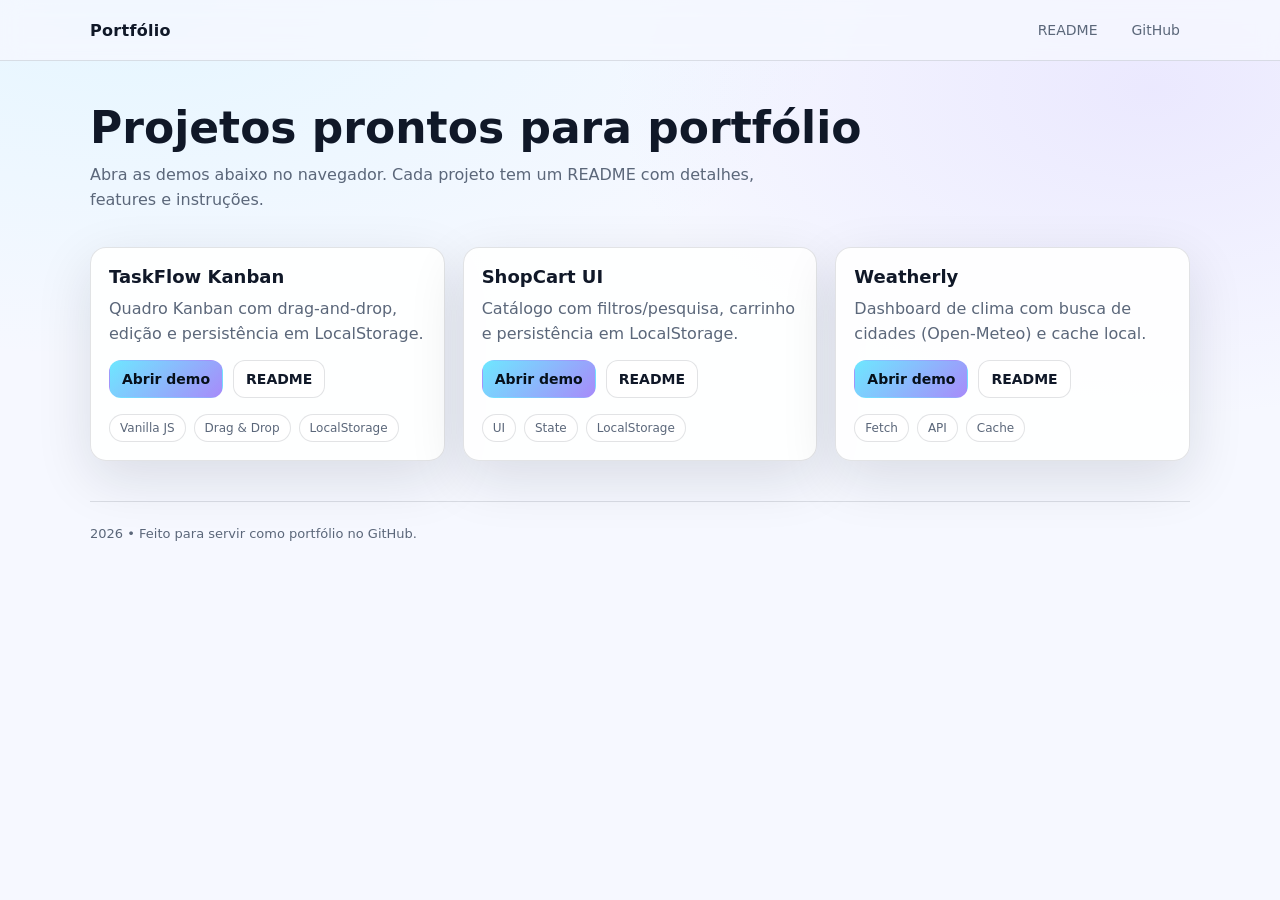
==== index.html @ 1e9a4fae "Publica hub de portfolio (index, estilos, demos) para GitHub Pages" ====
<!doctype html>
<html lang="pt-BR">
  <head>
    <meta charset="UTF-8" />
    <meta name="viewport" content="width=device-width, initial-scale=1" />
    <meta name="color-scheme" content="dark light" />
    <title>Portfólio | Projetos</title>
    <meta
      name="description"
      content="Coleção de projetos front-end prontos para apresentar como portfólio."
    />
    <meta name="theme-color" content="#0B1220" />
    <link rel="stylesheet" href="./styles.css" />
    <script type="module" src="./main.js"></script>
  </head>
  <body>
    <header class="top">
      <div class="container top__inner">
        <a class="logo" href="./index.html" aria-label="Home">Portfólio</a>
        <nav class="top__nav" aria-label="Navegação">
          <a class="top__link" href="./README.md">README</a>
          <a class="top__link" href="https://github.com/Genezera" target="_blank" rel="noreferrer">
            GitHub
          </a>
        </nav>
      </div>
    </header>

    <main class="container">
      <section class="hero">
        <h1 class="hero__title">Projetos prontos para portfólio</h1>
        <p class="hero__subtitle">
          Abra as demos abaixo no navegador. Cada projeto tem um README com detalhes, features e instruções.
        </p>
      </section>

      <section class="grid" aria-label="Lista de projetos">
        <article class="card">
          <h2 class="card__title">TaskFlow Kanban</h2>
          <p class="card__text">
            Quadro Kanban com drag-and-drop, edição e persistência em LocalStorage.
          </p>
          <div class="card__actions">
            <a class="btn btn--primary" href="./projects/taskflow-kanban/index.html">Abrir demo</a>
            <a class="btn btn--ghost" href="./projects/taskflow-kanban/README.md">README</a>
          </div>
          <ul class="tags" aria-label="Tags">
            <li class="tag">Vanilla JS</li>
            <li class="tag">Drag & Drop</li>
            <li class="tag">LocalStorage</li>
          </ul>
        </article>

        <article class="card">
          <h2 class="card__title">ShopCart UI</h2>
          <p class="card__text">
            Catálogo com filtros/pesquisa, carrinho e persistência em LocalStorage.
          </p>
          <div class="card__actions">
            <a class="btn btn--primary" href="./projects/shopcart-ui/index.html">Abrir demo</a>
            <a class="btn btn--ghost" href="./projects/shopcart-ui/README.md">README</a>
          </div>
          <ul class="tags" aria-label="Tags">
            <li class="tag">UI</li>
            <li class="tag">State</li>
            <li class="tag">LocalStorage</li>
          </ul>
        </article>

        <article class="card">
          <h2 class="card__title">Weatherly</h2>
          <p class="card__text">
            Dashboard de clima com busca de cidades (Open‑Meteo) e cache local.
          </p>
          <div class="card__actions">
            <a class="btn btn--primary" href="./projects/weatherly/index.html">Abrir demo</a>
            <a class="btn btn--ghost" href="./projects/weatherly/README.md">README</a>
          </div>
          <ul class="tags" aria-label="Tags">
            <li class="tag">Fetch</li>
            <li class="tag">API</li>
            <li class="tag">Cache</li>
          </ul>
        </article>
      </section>

      <footer class="footer">
        <p class="footer__text">
          <span data-year></span> • Feito para servir como portfólio no GitHub.
        </p>
      </footer>
    </main>
  </body>
</html>
---- styles.css ----
*,
*::before,
*::after {
  box-sizing: border-box;
}

:root {
  color-scheme: dark;
  --bg: #070b14;
  --panel: #0b1220;
  --text: #e6edf7;
  --muted: #9fb0c6;
  --border: rgba(255, 255, 255, 0.08);
  --accent: #6ee7ff;
  --accent2: #a78bfa;
  --shadow: 0 18px 55px rgba(0, 0, 0, 0.35);
  --radius: 16px;
}

@media (prefers-color-scheme: light) {
  :root {
    color-scheme: light;
    --bg: #f6f8ff;
    --panel: #ffffff;
    --text: #101828;
    --muted: #5b677a;
    --border: rgba(16, 24, 40, 0.12);
    --shadow: 0 18px 55px rgba(16, 24, 40, 0.12);
  }
}

html,
body {
  height: 100%;
}

body {
  margin: 0;
  font-family: ui-sans-serif, system-ui, -apple-system, Segoe UI, Roboto, Arial,
    "Noto Sans", "Liberation Sans", sans-serif;
  background: radial-gradient(1200px 600px at 10% 0%, rgba(110, 231, 255, 0.12), transparent 60%),
    radial-gradient(900px 550px at 90% 10%, rgba(167, 139, 250, 0.14), transparent 60%),
    var(--bg);
  color: var(--text);
}

a {
  color: inherit;
  text-decoration: none;
}

.container {
  width: min(1100px, calc(100% - 32px));
  margin: 0 auto;
}

.top {
  position: sticky;
  top: 0;
  z-index: 5;
  backdrop-filter: blur(10px);
  background: color-mix(in srgb, var(--bg) 80%, transparent);
  border-bottom: 1px solid var(--border);
}

.top__inner {
  display: flex;
  align-items: center;
  justify-content: space-between;
  padding: 14px 0;
}

.logo {
  font-weight: 700;
  letter-spacing: 0.3px;
}

.top__nav {
  display: flex;
  gap: 14px;
}

.top__link {
  font-size: 14px;
  color: var(--muted);
  padding: 8px 10px;
  border-radius: 10px;
}

.top__link:hover {
  color: var(--text);
  background: color-mix(in srgb, var(--panel) 75%, transparent);
}

.hero {
  padding: 44px 0 24px;
}

.hero__title {
  margin: 0;
  font-size: clamp(28px, 4vw, 44px);
  line-height: 1.05;
}

.hero__subtitle {
  margin: 12px 0 0;
  max-width: 70ch;
  color: var(--muted);
  line-height: 1.55;
}

.grid {
  display: grid;
  grid-template-columns: repeat(3, minmax(0, 1fr));
  gap: 18px;
  padding: 10px 0 40px;
}

@media (max-width: 900px) {
  .grid {
    grid-template-columns: repeat(2, minmax(0, 1fr));
  }
}

@media (max-width: 620px) {
  .grid {
    grid-template-columns: 1fr;
  }
}

.card {
  background: color-mix(in srgb, var(--panel) 90%, transparent);
  border: 1px solid var(--border);
  border-radius: var(--radius);
  padding: 18px;
  box-shadow: var(--shadow);
}

.card__title {
  margin: 0;
  font-size: 18px;
}

.card__text {
  margin: 10px 0 0;
  color: var(--muted);
  line-height: 1.55;
  min-height: 48px;
}

.card__actions {
  display: flex;
  gap: 10px;
  margin-top: 14px;
  flex-wrap: wrap;
}

.btn {
  display: inline-flex;
  align-items: center;
  justify-content: center;
  gap: 8px;
  padding: 10px 12px;
  border-radius: 12px;
  border: 1px solid transparent;
  font-weight: 600;
  font-size: 14px;
}

.btn--primary {
  background: linear-gradient(135deg, var(--accent), var(--accent2));
  color: #06101a;
}

.btn--ghost {
  border-color: var(--border);
  background: color-mix(in srgb, var(--panel) 60%, transparent);
  color: var(--text);
}

.btn--ghost:hover {
  border-color: color-mix(in srgb, var(--accent) 35%, var(--border));
}

.tags {
  list-style: none;
  padding: 0;
  margin: 16px 0 0;
  display: flex;
  flex-wrap: wrap;
  gap: 8px;
}

.tag {
  font-size: 12px;
  color: var(--muted);
  border: 1px solid var(--border);
  padding: 6px 10px;
  border-radius: 999px;
  background: color-mix(in srgb, var(--panel) 55%, transparent);
}

.footer {
  padding: 24px 0 46px;
  border-top: 1px solid var(--border);
}

.footer__text {
  margin: 0;
  color: var(--muted);
  font-size: 13px;
}
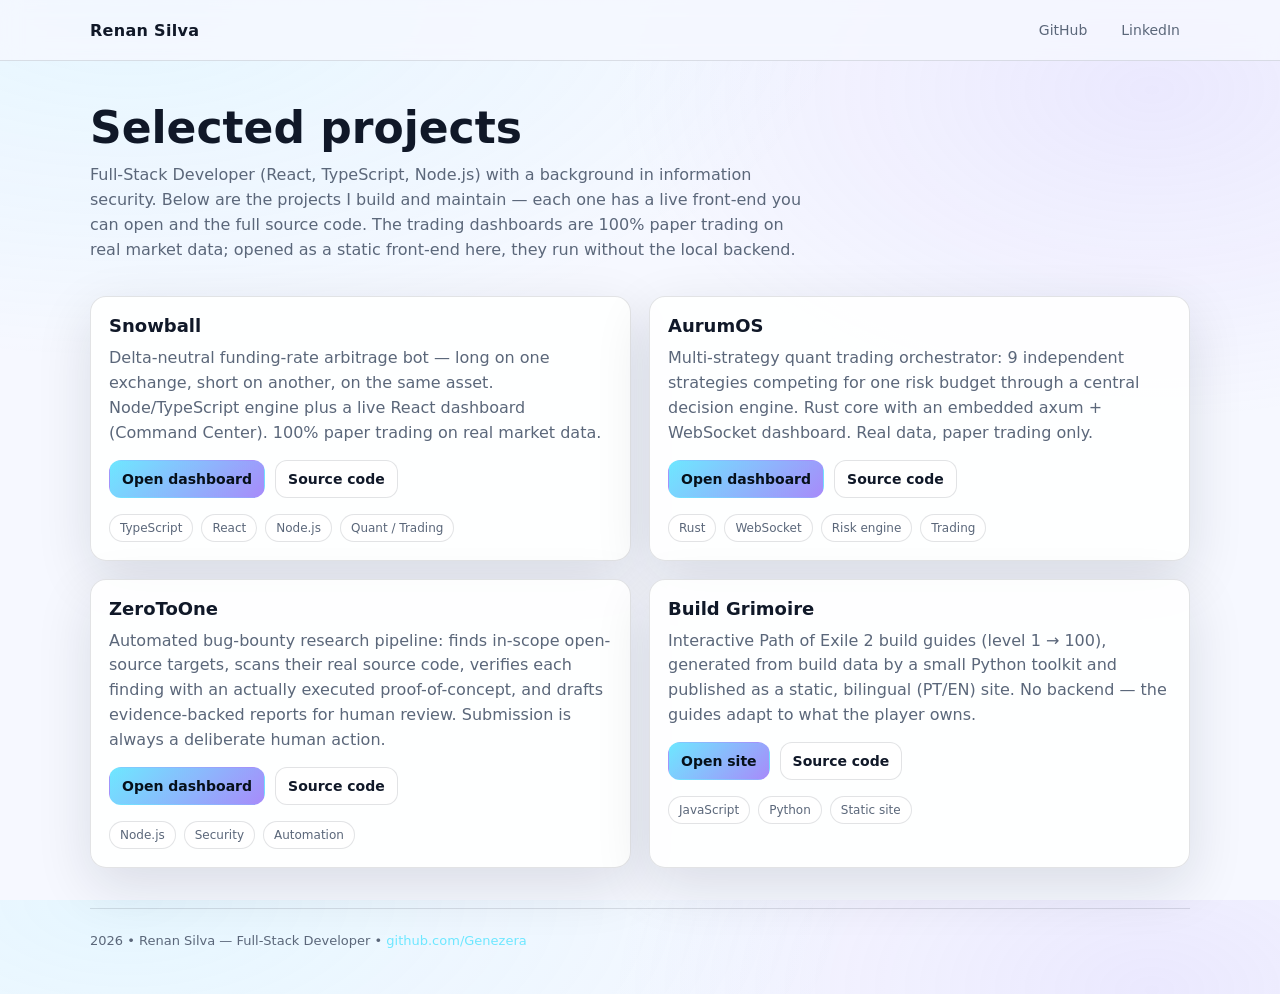
==== commit 8e85facb: "Portfolio: destaca os 4 projetos reais (Snowball, AurumOS, ZeroToOne, Build Grimoire); README em ing" ====
--- a/index.html
+++ b/index.html
@@ -1,13 +1,13 @@
 <!doctype html>
-<html lang="pt-BR">
+<html lang="en">
   <head>
     <meta charset="UTF-8" />
     <meta name="viewport" content="width=device-width, initial-scale=1" />
     <meta name="color-scheme" content="dark light" />
-    <title>Portfólio | Projetos</title>
+    <title>Renan Silva — Portfolio</title>
     <meta
       name="description"
-      content="Coleção de projetos front-end prontos para apresentar como portfólio."
+      content="Selected projects by Renan Silva, Full-Stack Developer — quant trading systems, security automation and interactive web apps. Each project has a live demo and source code."
     />
     <meta name="theme-color" content="#0B1220" />
     <link rel="stylesheet" href="./styles.css" />
@@ -16,77 +16,107 @@
   <body>
     <header class="top">
       <div class="container top__inner">
-        <a class="logo" href="./index.html" aria-label="Home">Portfólio</a>
-        <nav class="top__nav" aria-label="Navegação">
-          <a class="top__link" href="./README.md">README</a>
-          <a class="top__link" href="https://github.com/Genezera" target="_blank" rel="noreferrer">
-            GitHub
-          </a>
+        <a class="logo" href="./index.html" aria-label="Home">Renan Silva</a>
+        <nav class="top__nav" aria-label="Navigation">
+          <a class="top__link" href="https://github.com/Genezera" target="_blank" rel="noreferrer">GitHub</a>
+          <a class="top__link" href="https://www.linkedin.com/in/renan-silva-6a025a402" target="_blank" rel="noreferrer">LinkedIn</a>
         </nav>
       </div>
     </header>
 
     <main class="container">
       <section class="hero">
-        <h1 class="hero__title">Projetos prontos para portfólio</h1>
+        <h1 class="hero__title">Selected projects</h1>
         <p class="hero__subtitle">
-          Abra as demos abaixo no navegador. Cada projeto tem um README com detalhes, features e instruções.
+          Full-Stack Developer (React, TypeScript, Node.js) with a background in
+          information security. Below are the projects I build and maintain — each
+          one has a live front-end you can open and the full source code. The
+          trading dashboards are 100% paper trading on real market data; opened as a
+          static front-end here, they run without the local backend.
         </p>
       </section>
 
-      <section class="grid" aria-label="Lista de projetos">
+      <section class="grid grid--two" aria-label="Project list">
         <article class="card">
-          <h2 class="card__title">TaskFlow Kanban</h2>
+          <h2 class="card__title">Snowball</h2>
           <p class="card__text">
-            Quadro Kanban com drag-and-drop, edição e persistência em LocalStorage.
+            Delta-neutral funding-rate arbitrage bot — long on one exchange, short on
+            another, on the same asset. Node/TypeScript engine plus a live React
+            dashboard (Command Center). 100% paper trading on real market data.
           </p>
           <div class="card__actions">
-            <a class="btn btn--primary" href="./projects/taskflow-kanban/index.html">Abrir demo</a>
-            <a class="btn btn--ghost" href="./projects/taskflow-kanban/README.md">README</a>
+            <a class="btn btn--primary" href="https://genezera.github.io/Snowball/" target="_blank" rel="noreferrer">Open dashboard</a>
+            <a class="btn btn--ghost" href="https://github.com/Genezera/Snowball" target="_blank" rel="noreferrer">Source code</a>
           </div>
           <ul class="tags" aria-label="Tags">
-            <li class="tag">Vanilla JS</li>
-            <li class="tag">Drag & Drop</li>
-            <li class="tag">LocalStorage</li>
+            <li class="tag">TypeScript</li>
+            <li class="tag">React</li>
+            <li class="tag">Node.js</li>
+            <li class="tag">Quant / Trading</li>
           </ul>
         </article>
 
         <article class="card">
-          <h2 class="card__title">ShopCart UI</h2>
+          <h2 class="card__title">AurumOS</h2>
           <p class="card__text">
-            Catálogo com filtros/pesquisa, carrinho e persistência em LocalStorage.
+            Multi-strategy quant trading orchestrator: 9 independent strategies
+            competing for one risk budget through a central decision engine. Rust core
+            with an embedded axum + WebSocket dashboard. Real data, paper trading only.
           </p>
           <div class="card__actions">
-            <a class="btn btn--primary" href="./projects/shopcart-ui/index.html">Abrir demo</a>
-            <a class="btn btn--ghost" href="./projects/shopcart-ui/README.md">README</a>
+            <a class="btn btn--primary" href="https://genezera.github.io/AurumOS/" target="_blank" rel="noreferrer">Open dashboard</a>
+            <a class="btn btn--ghost" href="https://github.com/Genezera/AurumOS" target="_blank" rel="noreferrer">Source code</a>
           </div>
           <ul class="tags" aria-label="Tags">
-            <li class="tag">UI</li>
-            <li class="tag">State</li>
-            <li class="tag">LocalStorage</li>
+            <li class="tag">Rust</li>
+            <li class="tag">WebSocket</li>
+            <li class="tag">Risk engine</li>
+            <li class="tag">Trading</li>
           </ul>
         </article>
 
         <article class="card">
-          <h2 class="card__title">Weatherly</h2>
+          <h2 class="card__title">ZeroToOne</h2>
           <p class="card__text">
-            Dashboard de clima com busca de cidades (Open‑Meteo) e cache local.
+            Automated bug-bounty research pipeline: finds in-scope open-source targets,
+            scans their real source code, verifies each finding with an actually
+            executed proof-of-concept, and drafts evidence-backed reports for human
+            review. Submission is always a deliberate human action.
           </p>
           <div class="card__actions">
-            <a class="btn btn--primary" href="./projects/weatherly/index.html">Abrir demo</a>
-            <a class="btn btn--ghost" href="./projects/weatherly/README.md">README</a>
+            <a class="btn btn--primary" href="https://genezera.github.io/ZeroToOne/" target="_blank" rel="noreferrer">Open dashboard</a>
+            <a class="btn btn--ghost" href="https://github.com/Genezera/ZeroToOne" target="_blank" rel="noreferrer">Source code</a>
           </div>
           <ul class="tags" aria-label="Tags">
-            <li class="tag">Fetch</li>
-            <li class="tag">API</li>
-            <li class="tag">Cache</li>
+            <li class="tag">Node.js</li>
+            <li class="tag">Security</li>
+            <li class="tag">Automation</li>
+          </ul>
+        </article>
+
+        <article class="card">
+          <h2 class="card__title">Build Grimoire</h2>
+          <p class="card__text">
+            Interactive Path of Exile 2 build guides (level 1 → 100), generated from
+            build data by a small Python toolkit and published as a static, bilingual
+            (PT/EN) site. No backend — the guides adapt to what the player owns.
+          </p>
+          <div class="card__actions">
+            <a class="btn btn--primary" href="https://genezera.github.io/grimorio-de-builds/" target="_blank" rel="noreferrer">Open site</a>
+            <a class="btn btn--ghost" href="https://github.com/Genezera/grimorio-de-builds" target="_blank" rel="noreferrer">Source code</a>
+          </div>
+          <ul class="tags" aria-label="Tags">
+            <li class="tag">JavaScript</li>
+            <li class="tag">Python</li>
+            <li class="tag">Static site</li>
           </ul>
         </article>
       </section>
 
       <footer class="footer">
         <p class="footer__text">
-          <span data-year></span> • Feito para servir como portfólio no GitHub.
+          <span data-year></span> • Renan Silva — Full-Stack Developer •
+          <a href="https://github.com/Genezera" target="_blank" rel="noreferrer" style="color: var(--accent)">github.com/Genezera</a>
         </p>
       </footer>
     </main>
--- a/styles.css
+++ b/styles.css
@@ -210,3 +210,13 @@
   color: var(--muted);
   font-size: 13px;
 }
+
+.grid--two {
+  grid-template-columns: repeat(2, minmax(0, 1fr));
+}
+
+@media (max-width: 720px) {
+  .grid--two {
+    grid-template-columns: 1fr;
+  }
+}
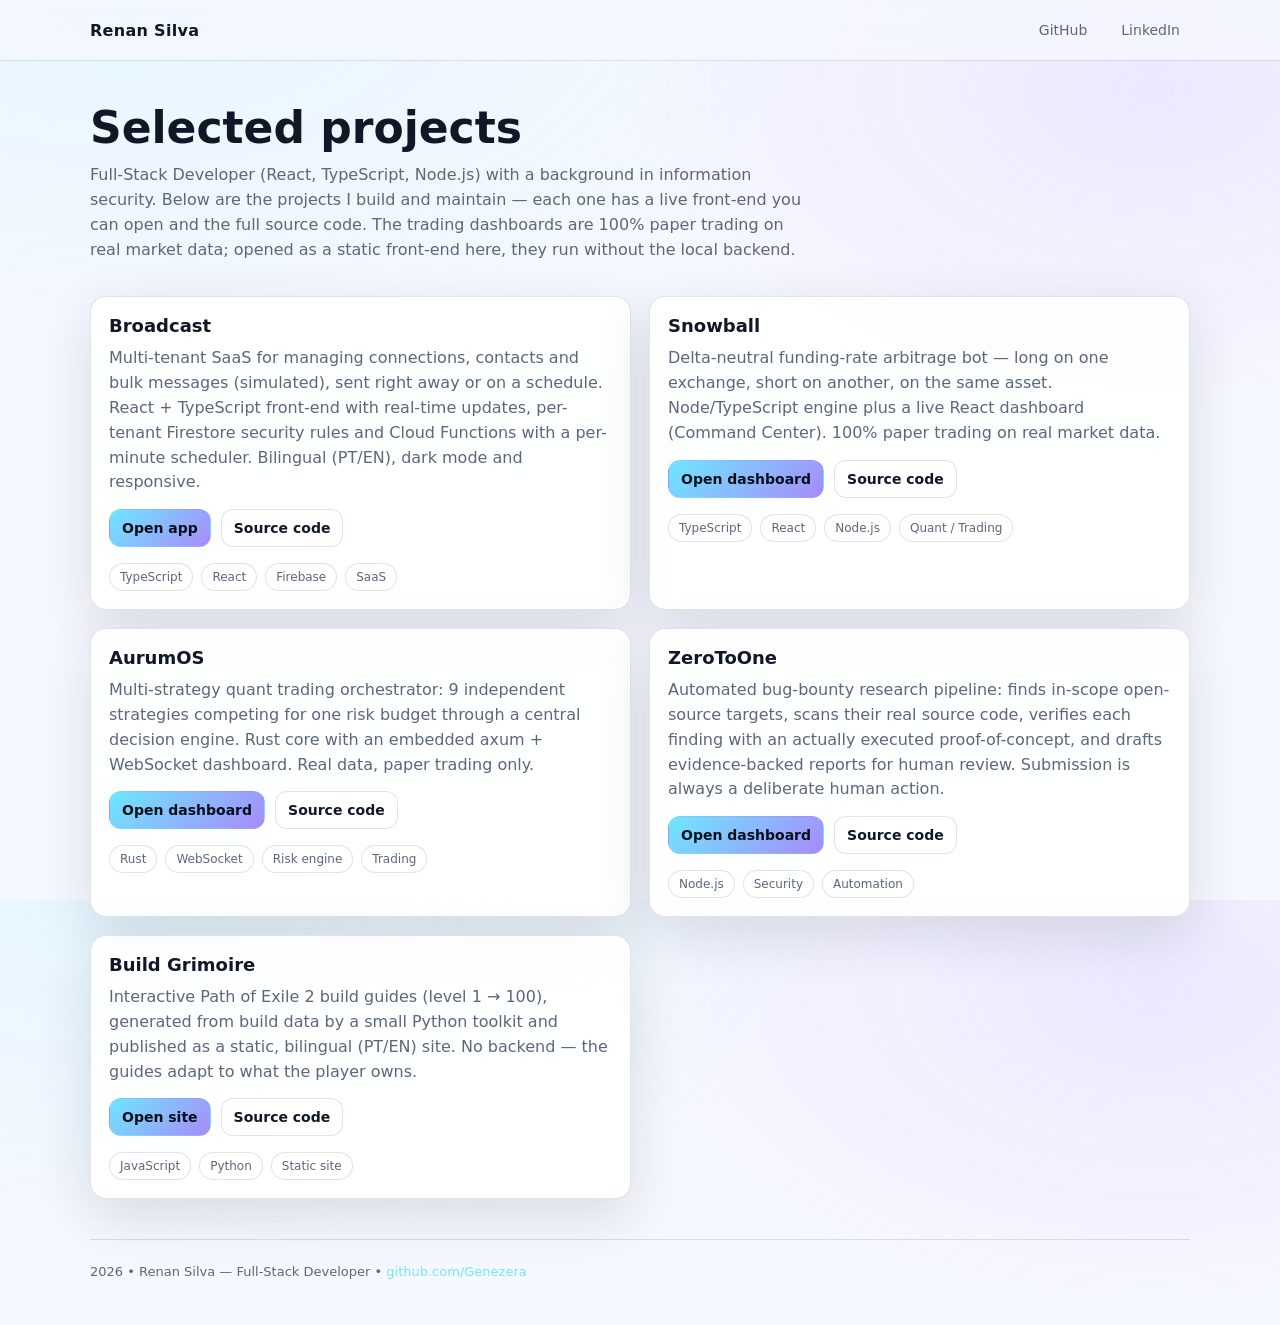
==== commit a6a7dd88: "Adiciona o projeto Broadcast ao portfólio" ====
--- a/index.html
+++ b/index.html
@@ -7,7 +7,7 @@
     <title>Renan Silva — Portfolio</title>
     <meta
       name="description"
-      content="Selected projects by Renan Silva, Full-Stack Developer — quant trading systems, security automation and interactive web apps. Each project has a live demo and source code."
+      content="Selected projects by Renan Silva, Full-Stack Developer — a multi-tenant SaaS, quant trading systems, security automation and interactive web apps. Each project has a live demo and source code."
     />
     <meta name="theme-color" content="#0B1220" />
     <link rel="stylesheet" href="./styles.css" />
@@ -19,7 +19,7 @@
         <a class="logo" href="./index.html" aria-label="Home">Renan Silva</a>
         <nav class="top__nav" aria-label="Navigation">
           <a class="top__link" href="https://github.com/Genezera" target="_blank" rel="noreferrer">GitHub</a>
-          <a class="top__link" href="https://www.linkedin.com/in/renan-silva-6a025a402" target="_blank" rel="noreferrer">LinkedIn</a>
+          <a class="top__link" href="https://www.linkedin.com/in/renan-silva-6a026a402" target="_blank" rel="noreferrer">LinkedIn</a>
         </nav>
       </div>
     </header>
@@ -37,6 +37,27 @@
       </section>
 
       <section class="grid grid--two" aria-label="Project list">
+        <article class="card">
+          <h2 class="card__title">Broadcast</h2>
+          <p class="card__text">
+            Multi-tenant SaaS for managing connections, contacts and bulk messages
+            (simulated), sent right away or on a schedule. React + TypeScript front-end
+            with real-time updates, per-tenant Firestore security rules and Cloud
+            Functions with a per-minute scheduler. Bilingual (PT/EN), dark mode and
+            responsive.
+          </p>
+          <div class="card__actions">
+            <a class="btn btn--primary" href="https://broadcast-renan-2026.web.app" target="_blank" rel="noreferrer">Open app</a>
+            <a class="btn btn--ghost" href="https://github.com/Genezera/broadcast" target="_blank" rel="noreferrer">Source code</a>
+          </div>
+          <ul class="tags" aria-label="Tags">
+            <li class="tag">TypeScript</li>
+            <li class="tag">React</li>
+            <li class="tag">Firebase</li>
+            <li class="tag">SaaS</li>
+          </ul>
+        </article>
+
         <article class="card">
           <h2 class="card__title">Snowball</h2>
           <p class="card__text">
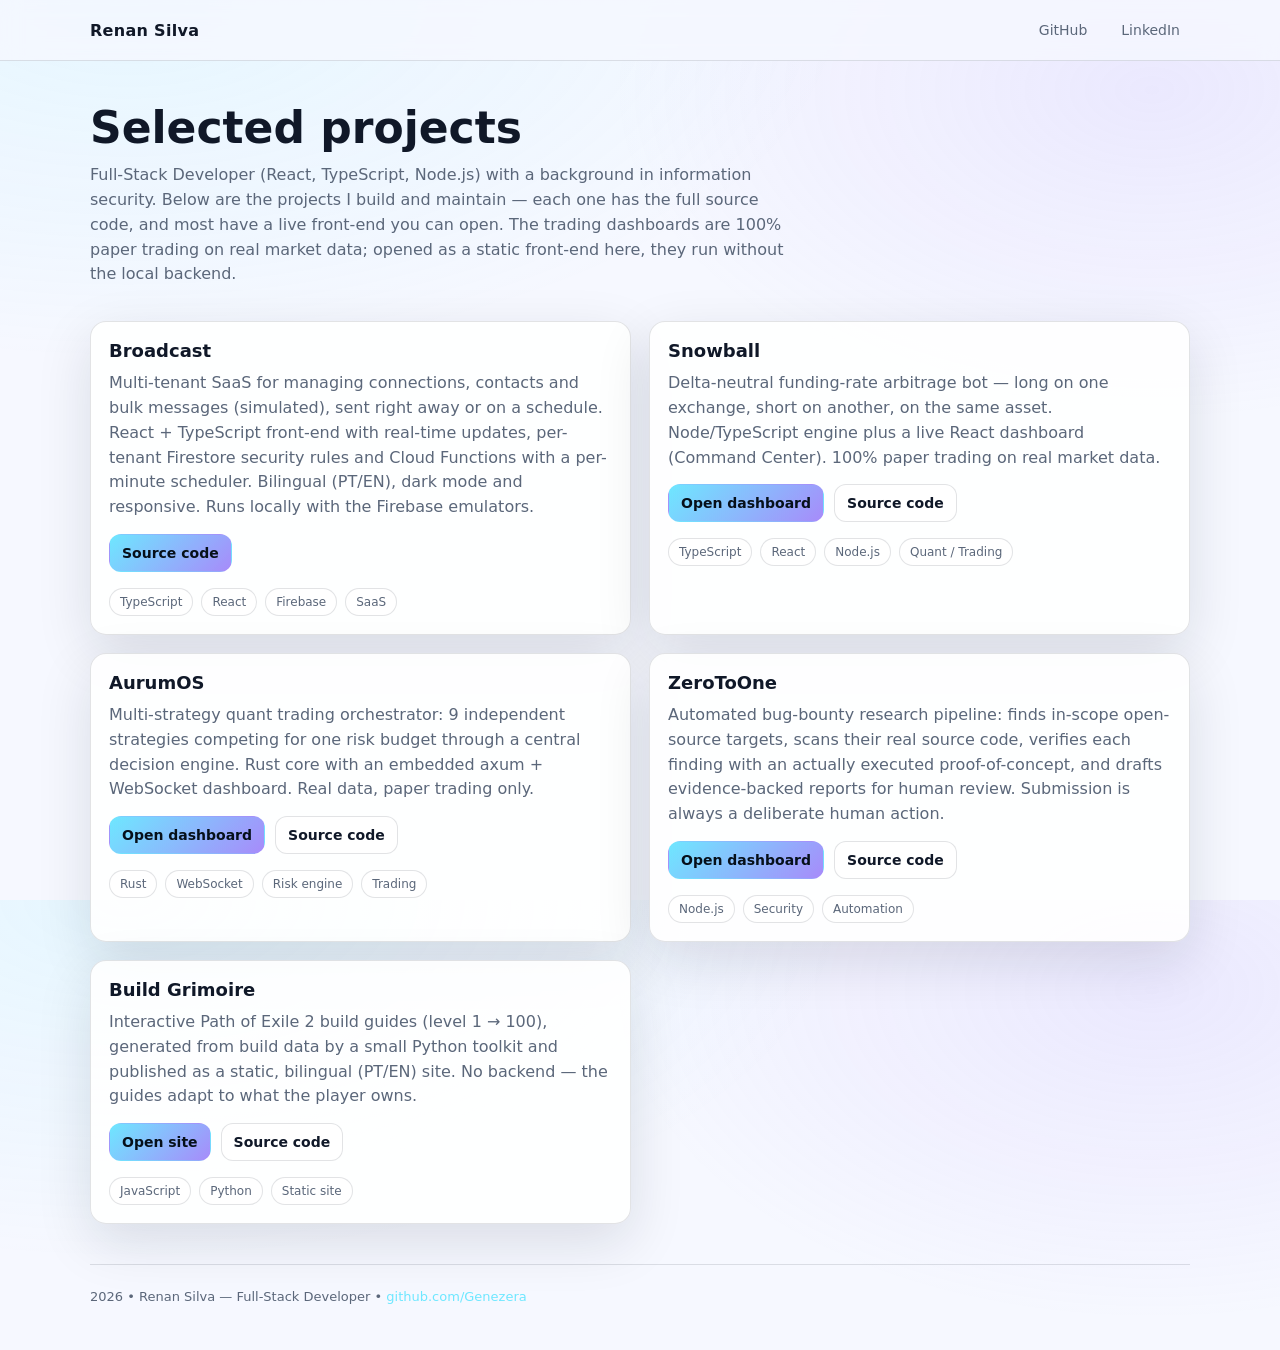
==== commit ef1ec5bb: "Broadcast sem demo publicada: mantém só o código-fonte" ====
--- a/index.html
+++ b/index.html
@@ -7,7 +7,7 @@
     <title>Renan Silva — Portfolio</title>
     <meta
       name="description"
-      content="Selected projects by Renan Silva, Full-Stack Developer — a multi-tenant SaaS, quant trading systems, security automation and interactive web apps. Each project has a live demo and source code."
+      content="Selected projects by Renan Silva, Full-Stack Developer — a multi-tenant SaaS, quant trading systems, security automation and interactive web apps. Each project links to its source code, most with a live demo."
     />
     <meta name="theme-color" content="#0B1220" />
     <link rel="stylesheet" href="./styles.css" />
@@ -30,7 +30,7 @@
         <p class="hero__subtitle">
           Full-Stack Developer (React, TypeScript, Node.js) with a background in
           information security. Below are the projects I build and maintain — each
-          one has a live front-end you can open and the full source code. The
+          one has the full source code, and most have a live front-end you can open. The
           trading dashboards are 100% paper trading on real market data; opened as a
           static front-end here, they run without the local backend.
         </p>
@@ -44,11 +44,10 @@
             (simulated), sent right away or on a schedule. React + TypeScript front-end
             with real-time updates, per-tenant Firestore security rules and Cloud
             Functions with a per-minute scheduler. Bilingual (PT/EN), dark mode and
-            responsive.
+            responsive. Runs locally with the Firebase emulators.
           </p>
           <div class="card__actions">
-            <a class="btn btn--primary" href="https://broadcast-renan-2026.web.app" target="_blank" rel="noreferrer">Open app</a>
-            <a class="btn btn--ghost" href="https://github.com/Genezera/broadcast" target="_blank" rel="noreferrer">Source code</a>
+            <a class="btn btn--primary" href="https://github.com/Genezera/broadcast" target="_blank" rel="noreferrer">Source code</a>
           </div>
           <ul class="tags" aria-label="Tags">
             <li class="tag">TypeScript</li>
